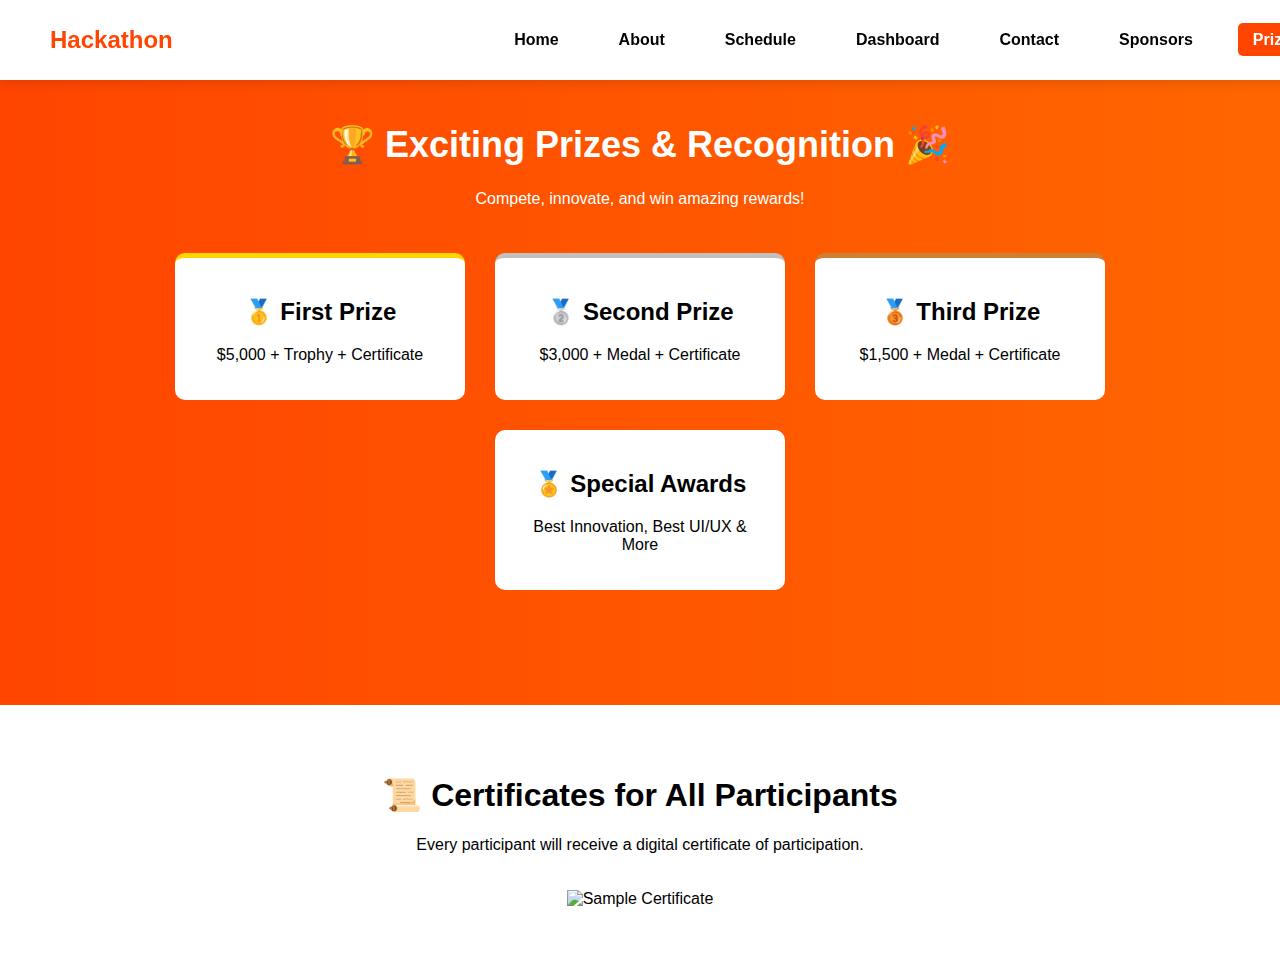
==== test/index.html @ 40fb434a "adding the file structure" ====
<!DOCTYPE html>
<html lang="en">
<head>
    <meta charset="UTF-8">
    <meta name="viewport" content="width=device-width, initial-scale=1.0">
    <title>Prizes & Certificates | Hackathon</title>
    <link rel="stylesheet" href="test.css">
</head>
<body>

    <!-- Navbar -->
    <nav class="navbar">
        <div class="logo">Hackathon</div>
        <ul class="nav-links">
            <li><a href="index.html">Home</a></li>
            <li><a href="about.html">About</a></li>
            <li><a href="schedule.html">Schedule</a></li>
            <li><a href="dashboard.html">Dashboard</a></li>
            <li><a href="contact.html">Contact</a></li>
            <li><a href="sponsors.html">Sponsors</a></li>
            <li><a href="prizes.html" class="active">Prizes</a></li>
        </ul>
    </nav>

    <!-- Prizes Section -->
    <section class="prizes">
        <h1>🏆 Exciting Prizes & Recognition 🎉</h1>
        <p>Compete, innovate, and win amazing rewards!</p>

        <div class="prize-container">
            <div class="prize-card gold">
                <h2>🥇 First Prize</h2>
                <p>$5,000 + Trophy + Certificate</p>
            </div>
            <div class="prize-card silver">
                <h2>🥈 Second Prize</h2>
                <p>$3,000 + Medal + Certificate</p>
            </div>
            <div class="prize-card bronze">
                <h2>🥉 Third Prize</h2>
                <p>$1,500 + Medal + Certificate</p>
            </div>
            <div class="prize-card">
                <h2>🏅 Special Awards</h2>
                <p>Best Innovation, Best UI/UX & More</p>
            </div>
        </div>
    </section>

    <!-- Certificates Section -->
    <section class="certificates">
        <h1>📜 Certificates for All Participants</h1>
        <p>Every participant will receive a digital certificate of participation.</p>
        <img src="certificate.png" alt="Sample Certificate">
    </section>

    <script src="script.js"></script>
</body>
</html>
---- test/test.css ----
/* Global Styles */
body {
    font-family: Arial, sans-serif;
    margin: 0;
    padding: 0;
    background-color: #f3f3f3;
    text-align: center;
}

/* Navbar */
.navbar {
    display: flex;
    justify-content: space-between;
    align-items: center;
    padding: 15px 50px;
    background-color: white;
    box-shadow: 0px 4px 10px rgba(0, 0, 0, 0.1);
    position: fixed;
    width: 100%;
    top: 0;
    left: 0;
    z-index: 1000;
}

.logo {
    font-size: 24px;
    font-weight: bold;
    color: #ff4500;
}

.nav-links {
    list-style: none;
    display: flex;
    padding: 0;
}

.nav-links li {
    margin: 0 15px;
}

.nav-links a {
    text-decoration: none;
    color: black;
    font-weight: 600;
    padding: 8px 15px;
    border-radius: 5px;
    transition: 0.3s;
}

.nav-links a:hover,
.nav-links a.active {
    background-color: #ff4500;
    color: white;
}

/* Prizes Section */
.prizes {
    padding: 100px 20px;
    background: linear-gradient(to right, #ff4500, #ff6600);
    color: white;
}

.prizes h1 {
    font-size: 36px;
}

.prize-container {
    display: flex;
    justify-content: center;
    flex-wrap: wrap;
    margin-top: 30px;
}

.prize-card {
    background-color: white;
    color: black;
    padding: 20px;
    margin: 15px;
    border-radius: 10px;
    width: 250px;
    text-align: center;
    transition: transform 0.3s, box-shadow 0.3s;
}

.prize-card:hover {
    transform: translateY(-10px);
    box-shadow: 0px 8px 16px rgba(0, 0, 0, 0.2);
}

.gold { border-top: 5px solid gold; }
.silver { border-top: 5px solid silver; }
.bronze { border-top: 5px solid #cd7f32; }

/* Certificates Section */
.certificates {
    padding: 50px 20px;
    background-color: white;
}

.certificates img {
    width: 80%;
    max-width: 500px;
    margin-top: 20px;
}

/* Responsive Design */
@media (max-width: 900px) {
    .prize-container {
        flex-direction: column;
        align-items: center;
    }
}

@media (max-width: 600px) {
    .nav-links {
        flex-direction: column;
        margin-top: 10px;
    }
}
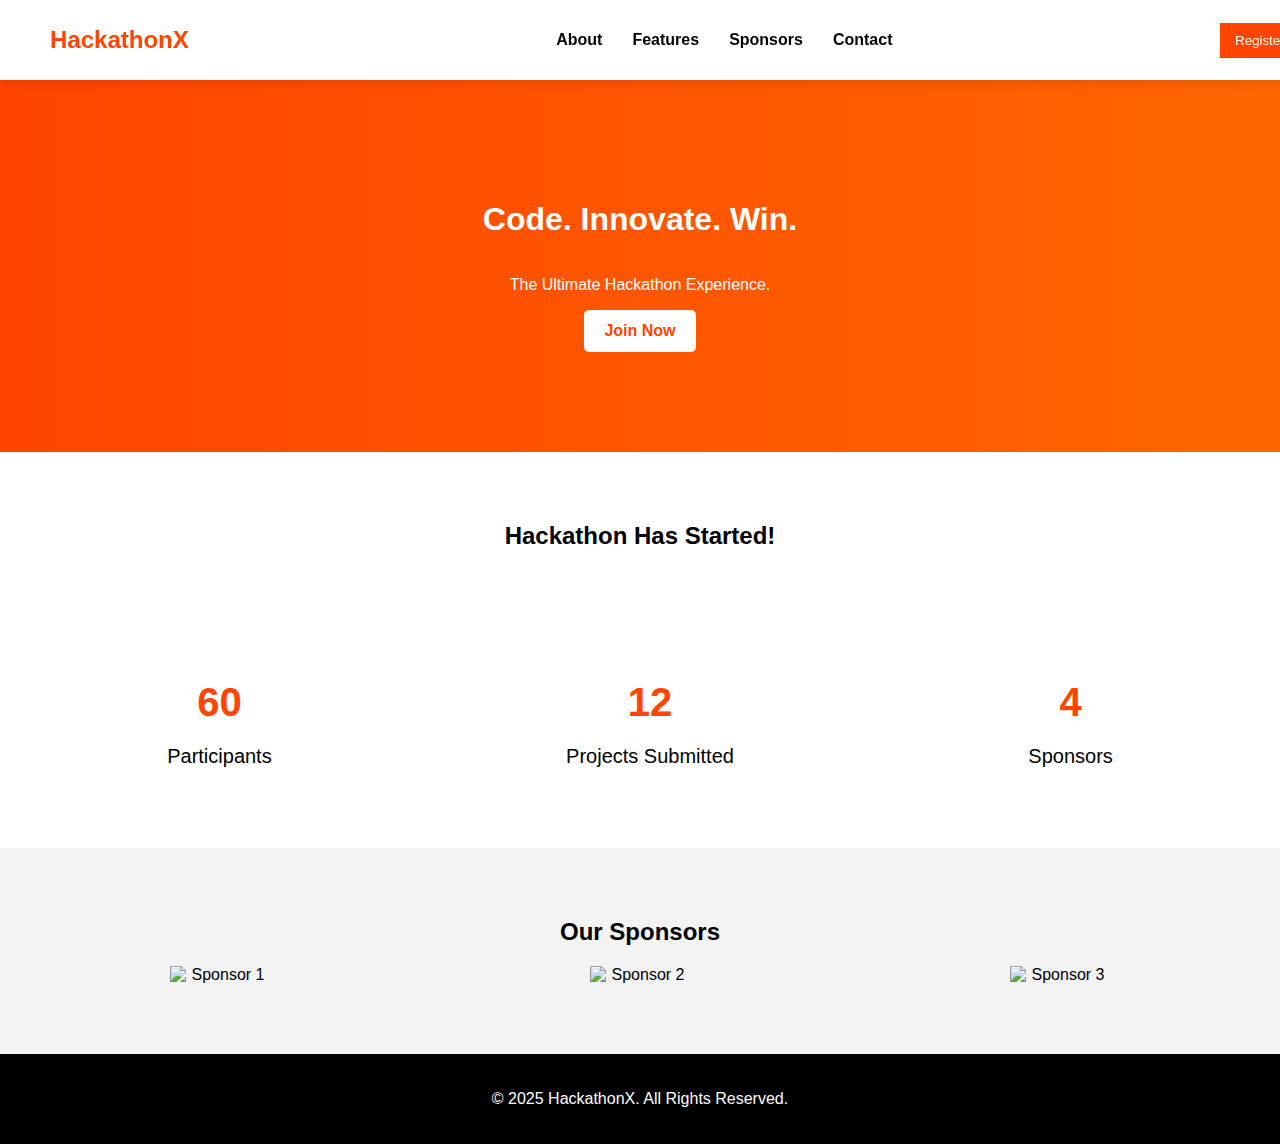
==== commit 995fb707: "adding the file structure" ====
--- a/test/index.html
+++ b/test/index.html
@@ -3,57 +3,84 @@
 <head>
     <meta charset="UTF-8">
     <meta name="viewport" content="width=device-width, initial-scale=1.0">
-    <title>Prizes & Certificates | Hackathon</title>
+    <title>Hackathon Landing Page</title>
     <link rel="stylesheet" href="test.css">
+    <script defer src="script.js"></script>
 </head>
 <body>
 
     <!-- Navbar -->
     <nav class="navbar">
-        <div class="logo">Hackathon</div>
+        <div class="logo">HackathonX</div>
         <ul class="nav-links">
-            <li><a href="index.html">Home</a></li>
-            <li><a href="about.html">About</a></li>
-            <li><a href="schedule.html">Schedule</a></li>
-            <li><a href="dashboard.html">Dashboard</a></li>
-            <li><a href="contact.html">Contact</a></li>
-            <li><a href="sponsors.html">Sponsors</a></li>
-            <li><a href="prizes.html" class="active">Prizes</a></li>
+            <li><a href="#about">About</a></li>
+            <li><a href="#features">Features</a></li>
+            <li><a href="#sponsors">Sponsors</a></li>
+            <li><a href="#contact">Contact</a></li>
         </ul>
+        <button class="register-btn">Register Now</button>
     </nav>
 
-    <!-- Prizes Section -->
-    <section class="prizes">
-        <h1>🏆 Exciting Prizes & Recognition 🎉</h1>
-        <p>Compete, innovate, and win amazing rewards!</p>
+    <!-- Hero Section -->
+    <header class="hero">
+        <h1>Code. Innovate. Win.</h1>
+        <p>The Ultimate Hackathon Experience.</p>
+        <button class="cta-btn">Join Now</button>
+    </header>
 
-        <div class="prize-container">
-            <div class="prize-card gold">
-                <h2>🥇 First Prize</h2>
-                <p>$5,000 + Trophy + Certificate</p>
-            </div>
-            <div class="prize-card silver">
-                <h2>🥈 Second Prize</h2>
-                <p>$3,000 + Medal + Certificate</p>
-            </div>
-            <div class="prize-card bronze">
-                <h2>🥉 Third Prize</h2>
-                <p>$1,500 + Medal + Certificate</p>
-            </div>
-            <div class="prize-card">
-                <h2>🏅 Special Awards</h2>
-                <p>Best Innovation, Best UI/UX & More</p>
-            </div>
+    <!-- Countdown Timer Section -->
+<section class="countdown">
+    <h2>Hackathon Starts In</h2>
+    <div class="timer">
+        <div class="time-box">
+            <span id="days">00</span>
+            <p>Days</p>
+        </div>
+        <div class="time-box">
+            <span id="hours">00</span>
+            <p>Hours</p>
+        </div>
+        <div class="time-box">
+            <span id="minutes">00</span>
+            <p>Minutes</p>
+        </div>
+        <div class="time-box">
+            <span id="seconds">00</span>
+            <p>Seconds</p>
+        </div>
+    </div>
+</section>
+
+    <!-- Counter Section -->
+    <section class="counter">
+        <div class="counter-item">
+            <span id="participants">0</span>
+            <p>Participants</p>
+        </div>
+        <div class="counter-item">
+            <span id="projects">0</span>
+            <p>Projects Submitted</p>
+        </div>
+        <div class="counter-item">
+            <span id="sponsors">0</span>
+            <p>Sponsors</p>
         </div>
     </section>
 
-    <!-- Certificates Section -->
-    <section class="certificates">
-        <h1>📜 Certificates for All Participants</h1>
-        <p>Every participant will receive a digital certificate of participation.</p>
-        <img src="certificate.png" alt="Sample Certificate">
+    <!-- Sponsors Section -->
+    <section id="sponsors" class="sponsors">
+        <h2>Our Sponsors</h2>
+        <div class="sponsor-logos">
+            <img src="sponsor1.png" alt="Sponsor 1">
+            <img src="sponsor2.png" alt="Sponsor 2">
+            <img src="sponsor3.png" alt="Sponsor 3">
+        </div>
     </section>
 
-    <script src="script.js"></script>
+    <!-- Footer -->
+    <footer>
+        <p>© 2025 HackathonX. All Rights Reserved.</p>
+    </footer>
+
 </body>
 </html>
--- a/test/test.css
+++ b/test/test.css
@@ -3,8 +3,8 @@
     font-family: Arial, sans-serif;
     margin: 0;
     padding: 0;
+    text-align: center;
     background-color: #f3f3f3;
-    text-align: center;
 }
 
 /* Navbar */
@@ -28,10 +28,10 @@
     color: #ff4500;
 }
 
+/* Navigation Links */
 .nav-links {
     list-style: none;
     display: flex;
-    padding: 0;
 }
 
 .nav-links li {
@@ -42,78 +42,166 @@
     text-decoration: none;
     color: black;
     font-weight: 600;
-    padding: 8px 15px;
+}
+
+/* Mobile Navigation */
+.menu-icon {
+    display: none;
+    font-size: 24px;
+    cursor: pointer;
+}
+
+/* Register Button */
+.register-btn {
+    background-color: #ff4500;
+    color: white;
+    padding: 10px 15px;
+    border: none;
+    cursor: pointer;
+}
+
+/* Hero Section */
+.hero {
+    background: linear-gradient(to right, #ff4500, #ff6600);
+    color: white;
+    padding: 100px 20px;
+    margin-top: 80px;
+    display: flex;
+    flex-direction: column;
+    align-items: center;
+    text-align: center;
+}
+
+.cta-btn {
+    background-color: white;
+    color: #ff4500;
+    padding: 12px 20px;
     border-radius: 5px;
-    transition: 0.3s;
-}
-
-.nav-links a:hover,
-.nav-links a.active {
+    font-size: 16px;
+    font-weight: bold;
+    border: none;
+    cursor: pointer;
+}
+
+/* Countdown Timer */
+.countdown {
+    background-color: #fff;
+    padding: 50px 20px;
+    text-align: center;
+}
+
+.timer {
+    display: flex;
+    justify-content: center;
+    gap: 20px;
+    flex-wrap: wrap;
+    margin-top: 20px;
+}
+
+.time-box {
     background-color: #ff4500;
     color: white;
-}
-
-/* Prizes Section */
-.prizes {
-    padding: 100px 20px;
-    background: linear-gradient(to right, #ff4500, #ff6600);
-    color: white;
-}
-
-.prizes h1 {
-    font-size: 36px;
-}
-
-.prize-container {
-    display: flex;
-    justify-content: center;
+    padding: 20px;
+    border-radius: 8px;
+    width: 90px;
+    text-align: center;
+}
+
+.time-box span {
+    font-size: 30px;
+    font-weight: bold;
+    display: block;
+}
+
+.time-box p {
+    font-size: 14px;
+    margin: 0;
+}
+
+/* Counter Section */
+.counter {
+    display: flex;
+    justify-content: space-around;
+    background-color: white;
+    padding: 50px 20px;
     flex-wrap: wrap;
-    margin-top: 30px;
-}
-
-.prize-card {
-    background-color: white;
-    color: black;
+}
+
+.counter-item {
+    text-align: center;
+    font-size: 20px;
+    margin: 10px;
+}
+
+.counter-item span {
+    font-size: 40px;
+    font-weight: bold;
+    color: #ff4500;
+}
+
+/* Sponsors Section */
+.sponsors {
+    padding: 50px 20px;
+}
+
+.sponsor-logos {
+    display: grid;
+    grid-template-columns: repeat(auto-fit, minmax(100px, 1fr));
+    gap: 20px;
+    justify-items: center;
+}
+
+.sponsor-logos img {
+    width: 100px;
+}
+
+/* Footer */
+footer {
+    background-color: black;
+    color: white;
     padding: 20px;
-    margin: 15px;
-    border-radius: 10px;
-    width: 250px;
-    text-align: center;
-    transition: transform 0.3s, box-shadow 0.3s;
-}
-
-.prize-card:hover {
-    transform: translateY(-10px);
-    box-shadow: 0px 8px 16px rgba(0, 0, 0, 0.2);
-}
-
-.gold { border-top: 5px solid gold; }
-.silver { border-top: 5px solid silver; }
-.bronze { border-top: 5px solid #cd7f32; }
-
-/* Certificates Section */
-.certificates {
-    padding: 50px 20px;
-    background-color: white;
-}
-
-.certificates img {
-    width: 80%;
-    max-width: 500px;
     margin-top: 20px;
+    text-align: center;
 }
 
 /* Responsive Design */
-@media (max-width: 900px) {
-    .prize-container {
+@media (max-width: 1024px) {
+    .nav-links {
+        display: none;
+        flex-direction: column;
+        background: white;
+        position: absolute;
+        top: 60px;
+        right: 0;
+        width: 200px;
+        box-shadow: 0px 4px 10px rgba(0, 0, 0, 0.1);
+    }
+
+    .nav-links.active {
+        display: flex;
+    }
+
+    .menu-icon {
+        display: block;
+    }
+
+    .counter {
         flex-direction: column;
         align-items: center;
     }
 }
 
-@media (max-width: 600px) {
-    .nav-links {
+@media (max-width: 768px) {
+    .hero {
+        padding: 80px 10px;
+    }
+
+    .timer {
         flex-direction: column;
-        margin-top: 10px;
-    }
-}
+        align-items: center;
+    }
+
+    .sponsor-logos {
+        grid-template-columns: repeat(auto-fit, minmax(80px, 1fr));
+    }
+}
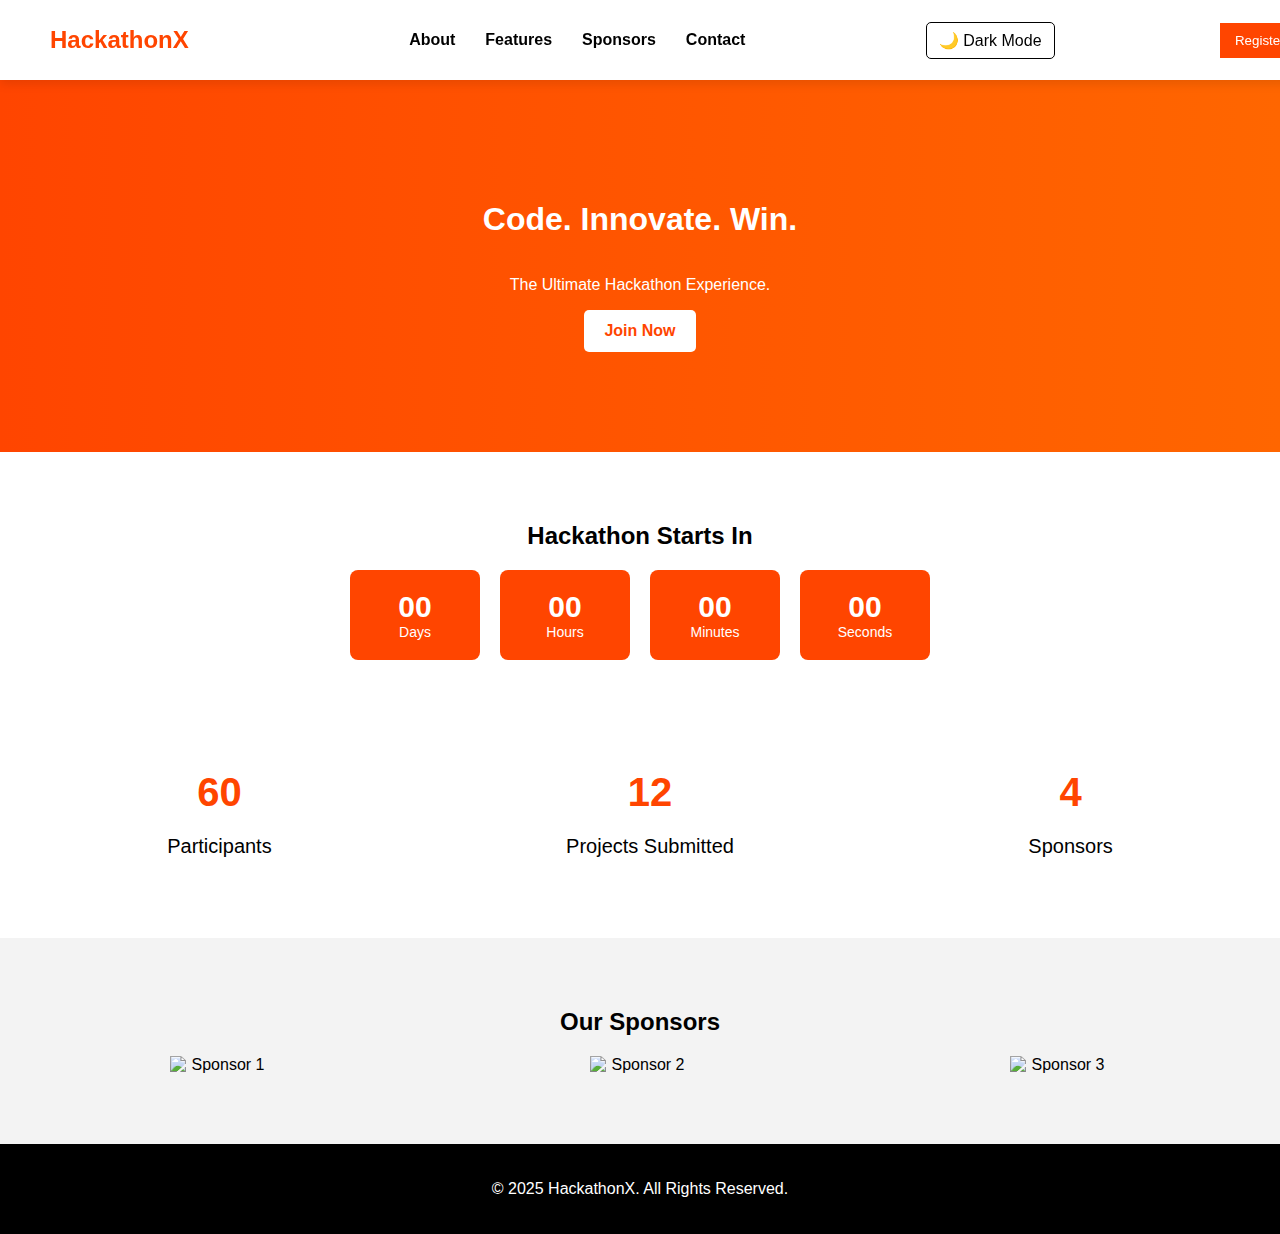
==== commit 73d66e77: "adding the file structure" ====
--- a/test/index.html
+++ b/test/index.html
@@ -18,6 +18,7 @@
             <li><a href="#sponsors">Sponsors</a></li>
             <li><a href="#contact">Contact</a></li>
         </ul>
+        <button id="dark-mode-toggle">🌙 Dark Mode</button>
         <button class="register-btn">Register Now</button>
     </nav>
 
@@ -28,43 +29,22 @@
         <button class="cta-btn">Join Now</button>
     </header>
 
-    <!-- Countdown Timer Section -->
-<section class="countdown">
-    <h2>Hackathon Starts In</h2>
-    <div class="timer">
-        <div class="time-box">
-            <span id="days">00</span>
-            <p>Days</p>
+    <!-- Countdown Timer -->
+    <section class="countdown">
+        <h2>Hackathon Starts In</h2>
+        <div class="timer">
+            <div class="time-box"><span id="days">00</span><p>Days</p></div>
+            <div class="time-box"><span id="hours">00</span><p>Hours</p></div>
+            <div class="time-box"><span id="minutes">00</span><p>Minutes</p></div>
+            <div class="time-box"><span id="seconds">00</span><p>Seconds</p></div>
         </div>
-        <div class="time-box">
-            <span id="hours">00</span>
-            <p>Hours</p>
-        </div>
-        <div class="time-box">
-            <span id="minutes">00</span>
-            <p>Minutes</p>
-        </div>
-        <div class="time-box">
-            <span id="seconds">00</span>
-            <p>Seconds</p>
-        </div>
-    </div>
-</section>
+    </section>
 
     <!-- Counter Section -->
     <section class="counter">
-        <div class="counter-item">
-            <span id="participants">0</span>
-            <p>Participants</p>
-        </div>
-        <div class="counter-item">
-            <span id="projects">0</span>
-            <p>Projects Submitted</p>
-        </div>
-        <div class="counter-item">
-            <span id="sponsors">0</span>
-            <p>Sponsors</p>
-        </div>
+        <div class="counter-item"><span id="participants">0</span><p>Participants</p></div>
+        <div class="counter-item"><span id="projects">0</span><p>Projects Submitted</p></div>
+        <div class="counter-item"><span id="sponsors">0</span><p>Sponsors</p></div>
     </section>
 
     <!-- Sponsors Section -->
--- a/test/test.css
+++ b/test/test.css
@@ -205,3 +205,50 @@
         grid-template-columns: repeat(auto-fit, minmax(80px, 1fr));
     }
 }
+
+
+/* Dark Mode */
+.dark-mode {
+    background-color: #121212;
+    color: #ffffff;
+}
+
+.dark-mode .navbar {
+    background-color: #1e1e1e;
+}
+
+.dark-mode .nav-links a {
+    color: white;
+}
+
+/* Dark Mode Toggle */
+#dark-mode-toggle {
+    background: transparent;
+    border: 1px solid black;
+    color: black;
+    padding: 8px 12px;
+    font-size: 1rem;
+    cursor: pointer;
+    border-radius: 5px;
+    transition: background 0.3s;
+}
+
+.dark-mode #dark-mode-toggle {
+    background: #ffffff;
+    color: #000;
+}
+
+
+/* countdouwn timer */
+.dark-mode .countdown {
+    background-color: #222;
+}
+
+.dark-mode .counter {
+    background-color: #1e1e1e;
+}
+
+
+.dark-mode footer {
+    background-color: #000;
+}